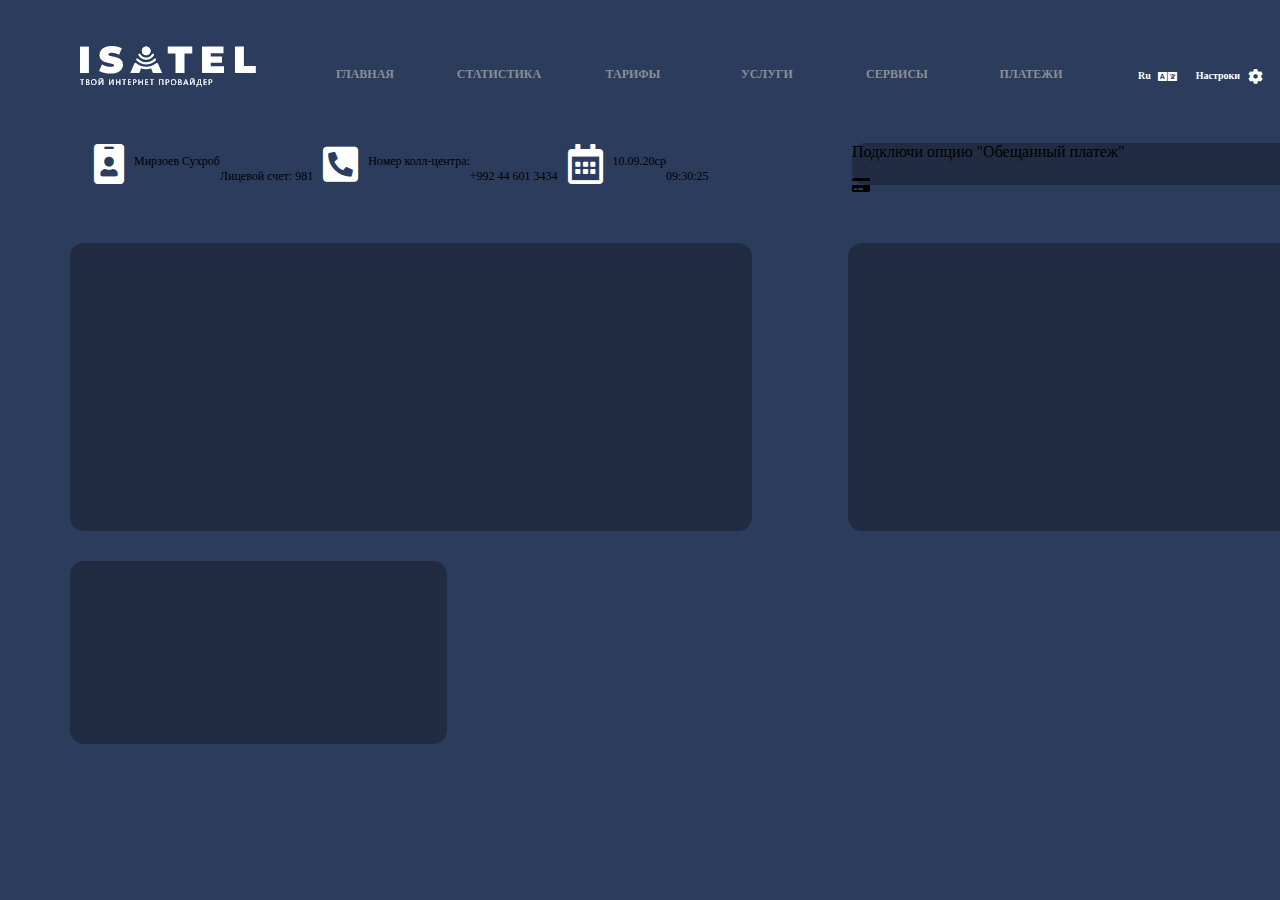
==== index.html @ 5035eda1 "isatel" ====
<!DOCTYPE html>
<html lang="ru">
<head>
    <meta charset="utf-8"/>
    <title>Isatel</title>
    <link rel="stylesheet" href="css/style.css" type="text/css"/>
    <link rel="stylesheet" href="fonts/css/all.css" type="text/css"/>
</head>
<body>
    <div class="Isatel-logo">
        <a href="index.html"><img src="img/Logo.png" alt=""></a>
    </div>
    <div class="menu">
        <ul>
            <li><a href="index.html" title="Home">Главная</a></li>
            <li><a href="#" title="About">Статистика</a></li>
            <li><a href="#" title="Work">Тарифы</a></li>
            <li><a href="#" title="Services">Услуги</a>
            <li><a href="#" title="Blog">Сервисы</a></li>
            <li><a href="#" title="Blog">Платежи</a></li>
        </ul>
    </div>
    <div class="icons">
       <p class="text-icon">Ru
           <i class="fas fa-language"></i></p>
        <p class="text-icon">Настроки 
            <i class="fas fa-cog"></i></p>
        <p class="text-icon">Выход
            <i class="fas fa-sign-out-alt"></i></p>
    </div>
    <div class="icons-item">
        <i class="fas fa-id-badge"></i>
            <p class="text-icon1">Мирзоев Сухроб</p>
            <p class="text-icon2">Лицевой счет: 981</p>
        <i class="fas fa-phone-square-alt"></i>
            <p class="text-icon1">Номер колл-центра:</p>
            <p class="text-icon2">+992 44 601 3434</p>  
        <i class="far fa-calendar-alt"></i>
            <p class="text-icon1">10.09.20</p><p>ср</p>
            <p class="text-icon2">09:30:25</p>
    </div>
    <div class="pay">
        <p>Подключи опцию "Обещанный платеж"</p>
        <i class="fa fa-credit-card" aria-hidden="true"></i>
    </div>
    <div class="info">

    </div>
    <div class="balance">

    </div>
    <div class="news">
     
    </div>
</body>
---- css/style.css ----
body {
    width: 1366px;
    height: 768px;
    min-width: 1300px;
    max-width: 1500px;
    min-height: 750px;
    max-height: 790px;
    margin: 0 auto;
    padding: 0;
    background: #2C3C5D;
}

.background{
    margin: 0 auto;
}

.background img{
    width:1366px;
    height:768px;
}

.ru{
    text-align: right;
    padding: 1px 245px;
    margin: -35px auto;
    position: relative;
    top: -690px;
}


.logo{
    padding: 0px 60px;
    margin: 0px 80px;
    position: relative;
    top: -540px;
    text-align: center;
}

.Isatel-logo{
    margin: 1px auto;
    padding: 45px 80px;
}

.menu{
    text-align: right;
}

.menu > ul > li{
    position: relative;
}

.menu ul li {
    list-style: none;
    display: inline-block;
}

.menu ul li a{
    position: relative;
    top: -110px;
    right: 270px;
    margin: 1px auto;
    color: #8A8E94;
    font-size: 12px;
    line-height: 10px;
    text-decoration: none;
    font-weight: bold;
    text-transform: uppercase;
    padding: 25px 15px;
    display: inline-block;
    text-align: center;
    width: 100px;
}

ul li a:hover{
     color: white;
     border: 1px solid #194EF5;
     border-radius: 0 0 12px 12px;
}

.logo img{
    text-align: center;
    margin: 10px 10px;
}

.Avtorisation{
    position: relative;
    top: -530px;
    left: 495px;
    width: 376px;
    height: 197px;
    margin: 1px 0;
    background: #212C42 0% 0% no-repeat padding-box;
    box-shadow: 0px 3px 6px #00000029;
    border-radius: 14px 14px 0px 0px;
    opacity: 1;
    color: white;
}

.Avtorisation h2{
    position: relative;
    top: 25px;
    text-align: center;

}


.Avtorisation p{
position: relative;    
text-align: -webkit-center;
top: 20px;
left: -10px;
color: var(--unnamed-color-ffffff);
font: normal normal normal 13px/14px Ubuntu;
letter-spacing: 0px;
}

.Avtorisation p input{
position: relative;
top: 0;
left: 10px;
width: 209px;
height: 32px;
text-align: left;
background: #2C3C5D 0% 0% no-repeat padding-box;
box-shadow: 0px 3px 6px #00000029;
border-radius: 14px;

}


button{
    position: relative;
    top: 45px;
    left: 0;
    width: 376px;
    height: 41px;
    background: #194EF5 0% 0% no-repeat padding-box;
    border-radius: 0px 0px 14px 14px;
    opacity: 1;
}


.chat{
    margin: 0 auto;
    padding: 10px 10px;
}

.chat p{
    position: relative;
    left: 485px;
    top: -432;
    width: 76px;
    height: 28px;
    font-size: 10px;
}




.aboutus{
    position: relative;
    top: -530px;
    left: 705px;
    width: 165px;
    height: 90px;
    background: #212C42 0% 0% no-repeat padding-box;
    border-radius: 14px;
}

.aboutus p{
    position: relative;
    top: 15px;
    left: 15px;
    color: white;
}

.icons{
    position: relative;
    top: -201px;
    left: 1100px;
    margin: 52px 20px;
    color: #ffffff;
    font-size: 10px;
    line-height: 10px;
    text-decoration: none;
    font-weight: bold;
    padding: 0 15px;
    width: 225px;
}

.text-icon{
    display: inline; 
    margin-right: 5px;   
    padding: 3px;
}

.icons p i{
    position: relative;
    top: 3px;
    font-size: 15px;
    padding: 0px 5px;
}


.icons-item{
    position: relative;
    top: -200px;
    display: flex;
    margin: 0 auto;
    padding: 8px 78px;
    width: 1198px;
}

.icons-item i{
    font-size: 40px;
    margin: 2px 10px;
    color: #fff;
}



.icons-item p{
    text-align: left;
    display: flex;
    font-size: 12px;
}

.text-icon1{
    position: relative;
    top: -6;
}


.text-icon2{
    position: relative;
    top: 15px;
}

.pay {
    position: relative;
    top: -267px;
    left: 852px;
    width: 487px;
    height: 42px;
    border-radius: 14px;
    background: #212C42;
}

.info{
    position: relative;
    top: -220px;
    width: 682px;
    height: 288px;
    border-radius: 14px;
    background: #212C42;
    margin: 11px 70px;
}

.balance{
    position: relative;
    top: -519px;
    left: 778px;
    width: 487px;
    height: 288px;
    border-radius: 14px;
    background: #212C42;
    margin: 11px 70px;
}

.news{
    position: relative;
    top: -500px;
    margin: 11px 70px;
    width: 377px;
    height: 183px;
    border-radius: 14px;
    background: #212C42;
}
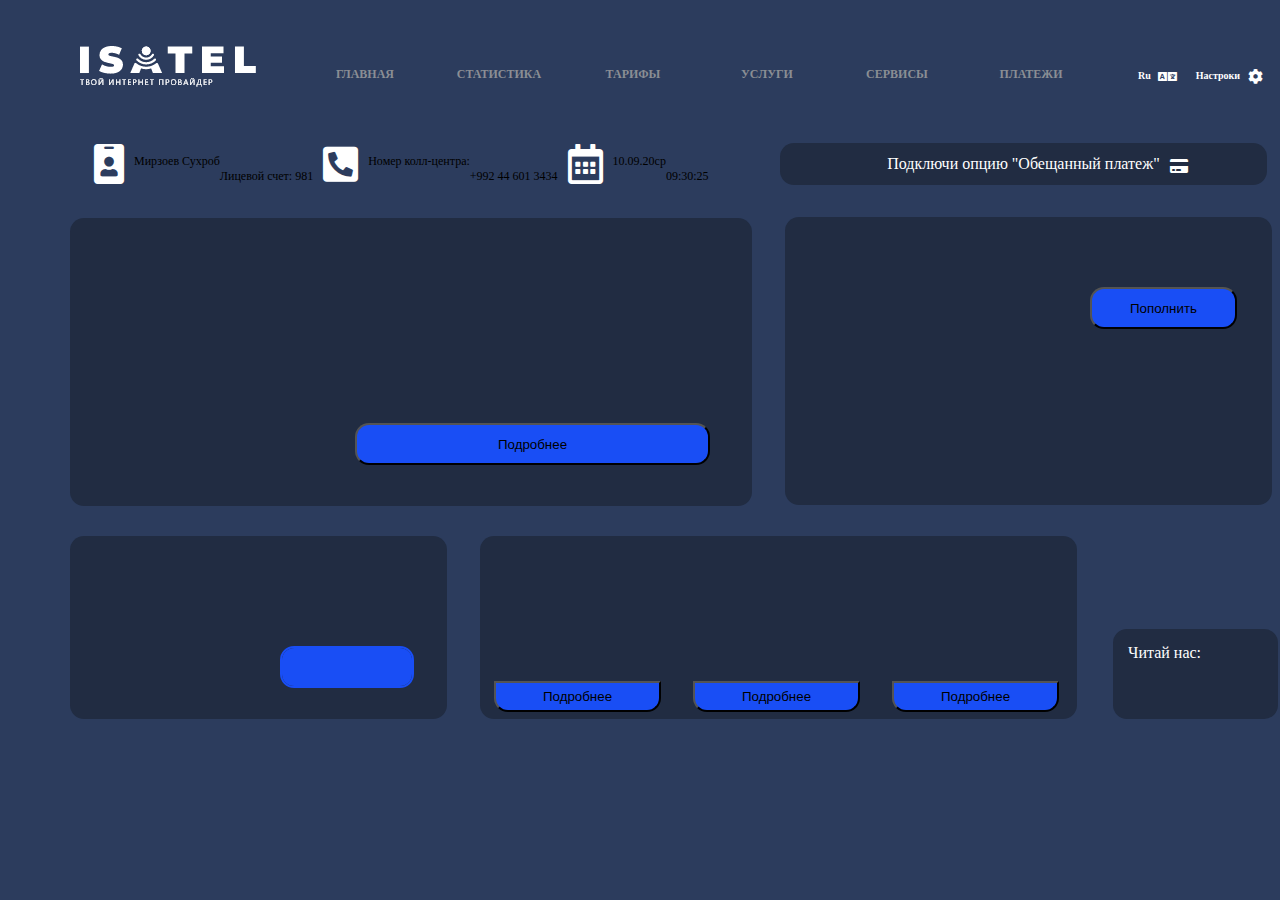
==== commit 2559f925: "isatel v1" ====
--- a/index.html
+++ b/index.html
@@ -44,12 +44,20 @@
         <i class="fa fa-credit-card" aria-hidden="true"></i>
     </div>
     <div class="info">
-
+      <button>Подробнее</button>
     </div>
     <div class="balance">
-
+          <button>Пополнить</button>
     </div>
     <div class="news">
-     
+         <button></button>
+    </div>
+    <div class="service">
+        <button>Подробнее</button>
+        <button>Подробнее</button>
+        <button>Подробнее</button>
+    </div>
+    <div class="about1">
+        <p>Читай нас:</p>
     </div>
 </body>--- a/css/style.css
+++ b/css/style.css
@@ -239,16 +239,28 @@
 .pay {
     position: relative;
     top: -267px;
-    left: 852px;
+    left: 780px;
     width: 487px;
     height: 42px;
     border-radius: 14px;
     background: #212C42;
+    color: #fff;
+}
+
+.pay p{
+    padding: 12px 30px;
+    text-align: center;
+}
+
+.pay i{
+    position: relative;
+    top: -43px;
+    left: 390px;
 }
 
 .info{
     position: relative;
-    top: -220px;
+    top: -245px;
     width: 682px;
     height: 288px;
     border-radius: 14px;
@@ -256,10 +268,20 @@
     margin: 11px 70px;
 }
 
+.info button{
+    position: relative;
+    top: 205px;
+    left: 285px;
+    width: 355px;
+    height: 42px;
+    border-radius: 14px;
+    background: #194EF5
+}
+
 .balance{
     position: relative;
-    top: -519px;
-    left: 778px;
+    top: -545px;
+    left: 715px;
     width: 487px;
     height: 288px;
     border-radius: 14px;
@@ -267,12 +289,71 @@
     margin: 11px 70px;
 }
 
+.balance button{
+    position: relative;
+    top: 70px;
+    left: 305px;
+    width: 147px;
+    height: 42px;
+    border-radius: 14px;
+    background: #194EF5;
+}
+
 .news{
     position: relative;
-    top: -500px;
+    top: -525px;
     margin: 11px 70px;
     width: 377px;
     height: 183px;
     border-radius: 14px;
     background: #212C42;
-}+}
+
+.news button {
+    position: relative;
+    top: 110px;
+    left: 210px;
+    width: 134px;
+    height: 42px;
+    border: 2px solid #194EF5;
+    border-radius: 14px;
+}
+
+.service{
+    position: relative;
+    top: -719px;
+    left: 445px;
+    width: 597px;
+    height: 183px;
+    border-radius: 14px;
+    background: #212C42;
+    margin: 5px 35px;
+}
+
+.service button{
+    position: relative;
+    top: 131px;
+    margin: 14px 14px;
+    width: 167px;
+    height: 31px;
+    border-radius: 0px 0px 14px 14px;
+    background: #194EF5;
+   
+}
+
+.about1{
+    position: relative;
+    top: -825px;
+    left: 1113px;
+    width: 165px;
+    height: 90px;
+    background: #212C42;
+    border-radius: 14px;
+}
+
+.about1 p{
+    position: relative;
+    top: 15px;
+    left: 15px;
+    color: white;
+}
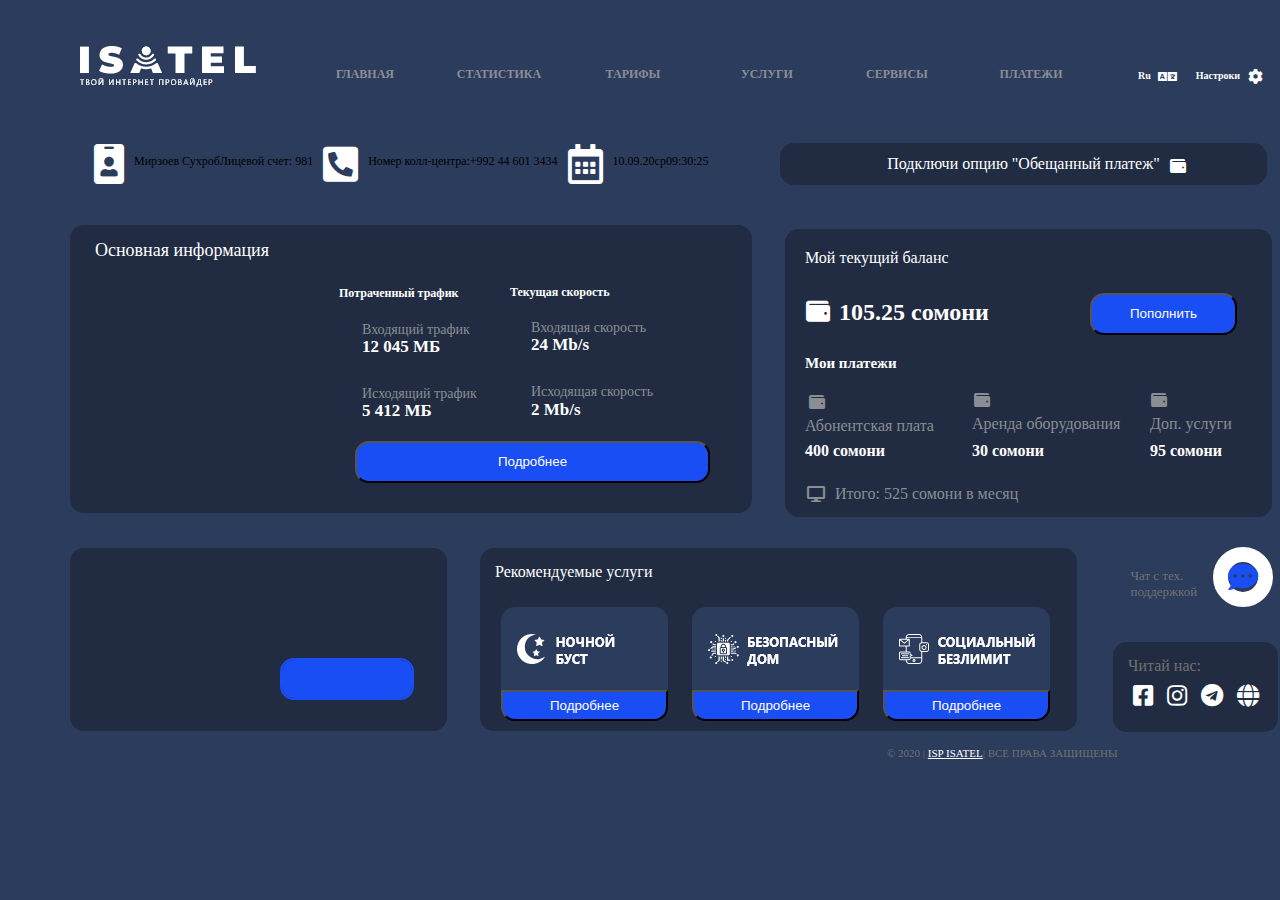
==== commit ad978674: "isatel l" ====
--- a/index.html
+++ b/index.html
@@ -30,34 +30,105 @@
     </div>
     <div class="icons-item">
         <i class="fas fa-id-badge"></i>
-            <p class="text-icon1">Мирзоев Сухроб</p>
-            <p class="text-icon2">Лицевой счет: 981</p>
+            <p>Мирзоев Сухроб</p>
+            <p>Лицевой счет: 981</p>
         <i class="fas fa-phone-square-alt"></i>
-            <p class="text-icon1">Номер колл-центра:</p>
-            <p class="text-icon2">+992 44 601 3434</p>  
+            <p>Номер колл-центра:</p>
+            <p>+992 44 601 3434</p>  
         <i class="far fa-calendar-alt"></i>
-            <p class="text-icon1">10.09.20</p><p>ср</p>
-            <p class="text-icon2">09:30:25</p>
+            <p>10.09.20</p><p>ср</p>
+            <p>09:30:25</p>
     </div>
     <div class="pay">
-        <p>Подключи опцию "Обещанный платеж"</p>
-        <i class="fa fa-credit-card" aria-hidden="true"></i>
+            <p>Подключи опцию "Обещанный платеж"</p>
+            <i class="fas fa-wallet"></i>
     </div>
+
     <div class="info">
-      <button>Подробнее</button>
+            <p>Основная информация</p> 
+            <h3>Потраченный трафик</h3>
+                <div class="traffic">
+                   <p>Входящий трафик
+                   </p>
+                   <h2>12 045 МБ</h2>
+               </div>   
+               <div class="traffic">
+                   <p>Исходящий трафик</p>
+                   <h2>5 412 МБ</h2>
+               </div>
+                    <h4>Текущая скорость</h4>
+               <div class="speed">
+                    <p>Входящая скорость </p>
+                    <h2>24 Mb/s</h2>
+               </div>
+               <div class="speed">
+                    <p>Исходящая скорость </p>
+                    <h2>2 Mb/s</h2>
+               </div>
+           
+            <button>Подробнее</button>
+
     </div>
     <div class="balance">
-          <button>Пополнить</button>
+            <p>Мой текущий баланс</p>
+            <h2>105.25 сомони
+                <i class="fas fa-wallet"></i>  
+            </h2>
+                 <button>Пополнить</button>
+            <h3>Мои платежи</h3>
+            <div class="paybalance">
+                <p>Абонентская плата
+                   <i class="fas fa-wallet"></i> 
+                </p>
+                <h3>400 сомони</h3>
+            </div>
+            <div class="paybalance2">
+                <p>Аренда оборудования
+                    <i class="fas fa-wallet"></i> 
+                </p>
+                 <h3>30 сомони</h3> 
+            </div>
+            <div class="paybalance3">
+                <p>Доп. услуги
+                    <i class="fas fa-wallet"></i> 
+                </p>
+                 <h3>95 сомони</h3> 
+            </div>
+            <div class="result">
+                <p>Итого: 525 сомони в месяц 
+                    <i class="fas fa-desktop"></i>
+                </p>
+            </div>
     </div>
     <div class="news">
-         <button></button>
+           <button></button>
     </div>
     <div class="service">
-        <button>Подробнее</button>
-        <button>Подробнее</button>
-        <button>Подробнее</button>
+        <p>Рекомендуемые услуги</p>
+         <div class="ser1">
+             <img src="img/1.png">
+             <button>Подробнее</button>
+         </div>
+        <div class="ser1">
+            <img src="img/2.png">
+            <button>Подробнее</button>
+        </div>
+        <div class="ser1">
+            <img src="img/3.png">
+            <button>Подробнее</button>
+        </div>
+        
     </div>
+    <div class="help-chat">
+        <p>Чат с тех. поддержкой
+        <i class="fas fa-comment-dots"></i></p>
+     </div>
     <div class="about1">
         <p>Читай нас:</p>
+        <i class="fab fa-facebook-square"></i>
+        <i class="fab fa-instagram"></i>
+        <i class="fab fa-telegram"></i>
+        <i class="fas fa-globe"></i>
     </div>
+    <p class="ISP">© 2020 | <a href="index.html">ISP ISATEL</a>| ВСЕ ПРАВА ЗАЩИЩЕНЫ</p>
 </body>--- a/css/style.css
+++ b/css/style.css
@@ -1,4 +1,5 @@
 body {
+    font-family:  Raleway;
     width: 1366px;
     height: 768px;
     min-width: 1300px;
@@ -10,6 +11,10 @@
     background: #2C3C5D;
 }
 
+
+/*background*/
+
+
 .background{
     margin: 0 auto;
 }
@@ -18,6 +23,8 @@
     width:1366px;
     height:768px;
 }
+
+/*ru icon*/
 
 .ru{
     text-align: right;
@@ -25,21 +32,36 @@
     margin: -35px auto;
     position: relative;
     top: -690px;
-}
-
+    color: #fff;
+}
+
+.ru  i{
+    position: relative;
+    top: 2px;
+}
+
+/*logotip*/
 
 .logo{
-    padding: 0px 60px;
-    margin: 0px 80px;
-    position: relative;
-    top: -540px;
+    position: relative;
+    top: -605px;
+    left: 590px;
+    width: 150px;
+}
+
+
+.logo img{
     text-align: center;
-}
+    margin: 10px 10px;
+}
+
 
 .Isatel-logo{
     margin: 1px auto;
     padding: 45px 80px;
 }
+
+/*main menu*/
 
 .menu{
     text-align: right;
@@ -72,27 +94,25 @@
 }
 
 ul li a:hover{
-     color: white;
-     border: 1px solid #194EF5;
-     border-radius: 0 0 12px 12px;
-}
-
-.logo img{
-    text-align: center;
-    margin: 10px 10px;
-}
+    position: relative;
+    color: white;
+    background: #194EF5;
+    border-radius: 12px 12px 12px 12px;
+     
+}
+
+/*avtorisation*/
 
 .Avtorisation{
     position: relative;
-    top: -530px;
-    left: 495px;
+    top: -605px;
+    left: 507px;
     width: 376px;
     height: 197px;
     margin: 1px 0;
-    background: #212C42 0% 0% no-repeat padding-box;
-    box-shadow: 0px 3px 6px #00000029;
+    background: #212C42;
+    box-shadow: none;
     border-radius: 14px 14px 0px 0px;
-    opacity: 1;
     color: white;
 }
 
@@ -140,7 +160,13 @@
 }
 
 
+/*chat*/
+
 .chat{
+    position: relative;
+    top: -523px;
+    left: 30px;
+    color: #707070;
     margin: 0 auto;
     padding: 10px 10px;
 }
@@ -148,19 +174,29 @@
 .chat p{
     position: relative;
     left: 485px;
-    top: -432;
     width: 76px;
     height: 28px;
-    font-size: 10px;
-}
-
-
-
+    margin: 8px;
+    font-size: 13px;
+}
+
+.chat i{
+    position: absolute;
+    display: flex;
+    top: -21px;
+    left: 82px;
+    font-size: 30px;
+    border: 15px solid #fff;
+    border-radius: 30px;
+    color: #194EF5;
+}
+
+/*read us*/ 
 
 .aboutus{
     position: relative;
-    top: -530px;
-    left: 705px;
+    top: -619px;
+    left: 722px;
     width: 165px;
     height: 90px;
     background: #212C42 0% 0% no-repeat padding-box;
@@ -171,8 +207,89 @@
     position: relative;
     top: 15px;
     left: 15px;
-    color: white;
-}
+    color: #8A8E94;
+}
+
+.aboutus i{
+    position: relative;
+    left: 15px;
+    margin: 8px 5px;
+    font-size: 23px;
+    color: #fff;
+}
+
+.about1 p{
+    position: relative;
+    top: 15px;
+    left: 15px;
+    color: #707070;
+}
+
+.about1 i{
+    position: relative;
+    left: 15px;
+    margin: 8px 5px;
+    font-size: 23px;
+    color: #fff;
+}
+
+.about1{
+    position: relative;
+    top: -893px;
+    left: 1113px;
+    width: 165px;
+    height: 90px;
+    background: #212C42;
+    border-radius: 14px;
+}
+
+/*question*/
+
+.question{
+    position: relative;
+    top: -626px;
+    left: 514px;
+    width: 470px;
+    color: #8A8E94;
+    font-size: 14px;
+}
+
+
+.question p{
+    position: relative;
+    left: 50px;
+    top: 10px;
+}
+
+
+
+.question i{
+    position: absolute;
+    top: 1px;
+    margin: -2px -35px;
+    left: 10px;
+    border: 4px solid #fff;
+    border-radius: 31px;
+    font-size: 10px;
+}
+
+/*ISP*/
+
+.ISP{
+    position: absolute;
+    top: 726px;
+    left: 767px;
+    width: 233px;
+    padding: 10px 120px;
+    font-size: 11px;
+    color: #707070;
+}
+
+.ISP a{
+    color: #fff;
+}
+
+/*icons*/
 
 .icons{
     position: relative;
@@ -236,6 +353,8 @@
     top: 15px;
 }
 
+/*pay*/
+
 .pay {
     position: relative;
     top: -267px;
@@ -258,6 +377,8 @@
     left: 390px;
 }
 
+/*information*/
+
 .info{
     position: relative;
     top: -245px;
@@ -268,15 +389,97 @@
     margin: 11px 70px;
 }
 
+.info p{
+    padding: 15px 25px;
+    font-size: 18px;
+    color: #fff;
+}
+
+.info h3{
+    position: relative;
+    top: -8px;
+    left: 269px;
+    color: #fff;
+    font-size: 12px;
+}
+
+.info h4{
+    position: relative;
+    top: -166px;
+    left: 440px;
+    color: #fff;
+    font-size: 12px;
+}
+
 .info button{
     position: relative;
-    top: 205px;
+    top: -170px;
     left: 285px;
     width: 355px;
     height: 42px;
     border-radius: 14px;
     background: #194EF5
 }
+
+/*traffic info*/
+
+.traffic {
+    position: relative;
+    top: 1px;
+    left: 292px;
+    width: 134px;
+}
+
+.traffic p{
+    padding: 0;
+    margin: 0;
+    font-size: 14px;
+    color: #8A8E94;
+}
+
+.traffic i{
+    position: relative;
+    right: 135px;
+}
+
+.traffic h2{
+    position: relative;
+    top: -15px;
+    color: #fff;
+    font-size: 17px;
+}
+
+/*speed info*/
+
+.speed{
+    position: relative;
+    top: -162px;
+    left: 461px;
+    width: 134px;
+
+}
+
+.speed p{
+    padding: 0;
+    margin: 0;
+    font-size: 14px;
+    height: 16px;
+    color: #8A8E94;
+}
+
+.speed i{
+    position: relative;
+    right: 135px;
+}
+
+.speed h2{
+    position: relative;
+    top: -15px;
+    color: #fff;
+    font-size: 17px;
+}
+
+/*balance info*/
 
 .balance{
     position: relative;
@@ -289,15 +492,147 @@
     margin: 11px 70px;
 }
 
+.balance p{
+    padding: 20px 20px;
+    color: #fff;
+}
+
+.balance h2{
+    position: relative;
+    top: -20px;
+    left: 34px;
+    padding: 12px 20px;
+    color: #fff;
+}
+
 .balance button{
     position: relative;
-    top: 70px;
+    top: -85px;
     left: 305px;
     width: 147px;
     height: 42px;
     border-radius: 14px;
     background: #194EF5;
 }
+
+.balance h3{
+    position: relative;
+    top: -90px;
+    left: 5px;
+    padding: 10px 15px;
+    color: #fff;
+    font-size: 15px;
+}
+
+.balance i{
+    position: relative;
+    right: 189px;
+}
+
+.paybalance{
+    position: relative;
+    top: -80px;
+}
+
+.paybalance p{
+    position: relative; 
+    top: -11px;
+    color: #8A8E94;
+}
+
+.paybalance i{
+    position: relative;
+    top: -23px;
+    right: 129px;
+    color: #8A8E94;
+}
+
+.paybalance h3{
+    position: relative;
+    top: -50px;
+    left: 5px;
+    padding: 10px 15px;
+    color: #fff;
+    font-size: 16px;
+}
+
+.paybalance2{
+    position: relative;
+    top: -192px;
+    left: 167px;
+}
+
+.paybalance2 p{
+    position: relative; 
+    top: -29px;
+    color: #8A8E94;
+}
+
+.paybalance2 i{
+    position: relative;
+    top: -23px;
+    right: 150px;
+    color: #8A8E94;
+}
+
+.paybalance2 h3{
+    position: relative;
+    top: -66px;
+    left: 5px;
+    padding: 10px 15px;
+    color: #fff;
+    font-size: 16px;
+
+}
+
+.paybalance3 {
+    position: relative;
+    top: -320px;
+    left: 345px;
+}
+
+.paybalance3 p{
+    position: relative; 
+    top: -29px;
+    color: #8A8E94;
+}
+
+.paybalance3 i{
+    position: relative;
+    top: -23px;
+    right: 85px;
+    color: #8A8E94;
+}
+
+.paybalance3 h3{
+    position: relative;
+    top: -66px;
+    left: 5px;
+    padding: 10px 15px;
+    color: #fff;
+    font-size: 16px;
+}
+
+/*result*/
+
+.result{
+    position: relative;
+    top: -407px;
+    left: 30px;
+}
+
+.result p{
+    color: #8A8E94;
+}
+
+.result i{
+    position: relative;
+    top: 1px;
+    right: 215px;
+    color: #8A8E94;
+}
+
+/*news*/
 
 .news{
     position: relative;
@@ -319,6 +654,8 @@
     border-radius: 14px;
 }
 
+/*service*/
+
 .service{
     position: relative;
     top: -719px;
@@ -330,30 +667,74 @@
     margin: 5px 35px;
 }
 
-.service button{
-    position: relative;
-    top: 131px;
-    margin: 14px 14px;
+.service p{
+    padding: 15px 15px;
+    margin: 0 auto;
+    color: #fff;
+}
+
+
+
+.ser1{
+    position: relative;
+    left: 11px;
+    margin: 11px 10px;
+    display: inline-block;
+    width: 167px;
+    height: 86px;
+    border-radius: 14px 14px 0 0;
+    background: #2C3C5D;
+}
+
+.ser1 img{
+    padding: 26px 16px;
+}
+
+.ser1 button{
+    position: relative;
+    top: -20px;
+    margin: 13px 0px;
     width: 167px;
     height: 31px;
     border-radius: 0px 0px 14px 14px;
     background: #194EF5;
-   
-}
-
-.about1{
-    position: relative;
-    top: -825px;
-    left: 1113px;
-    width: 165px;
-    height: 90px;
-    background: #212C42;
-    border-radius: 14px;
-}
-
-.about1 p{
-    position: relative;
-    top: 15px;
-    left: 15px;
-    color: white;
-}
+}
+
+
+
+
+
+button{
+    color: #fff;
+}
+
+
+.help-chat{
+    position: relative;
+    top: -905px;
+    left: 10px;
+    color: #707070;
+    margin: 0 auto;
+    padding: 10px 10px;
+    width: 111px;
+}
+
+.help-chat p{
+    position: relative;
+    left: 485px;
+    width: 76px;
+    height: 28px;
+    margin: 8px;
+    font-size: 13px;
+}
+
+.help-chat i{
+    position: absolute;
+    display: flex;
+    top: -21px;
+    left: 82px;
+    font-size: 30px;
+    border: 15px solid #fff;
+    border-radius: 30px;
+    color: #194EF5;
+}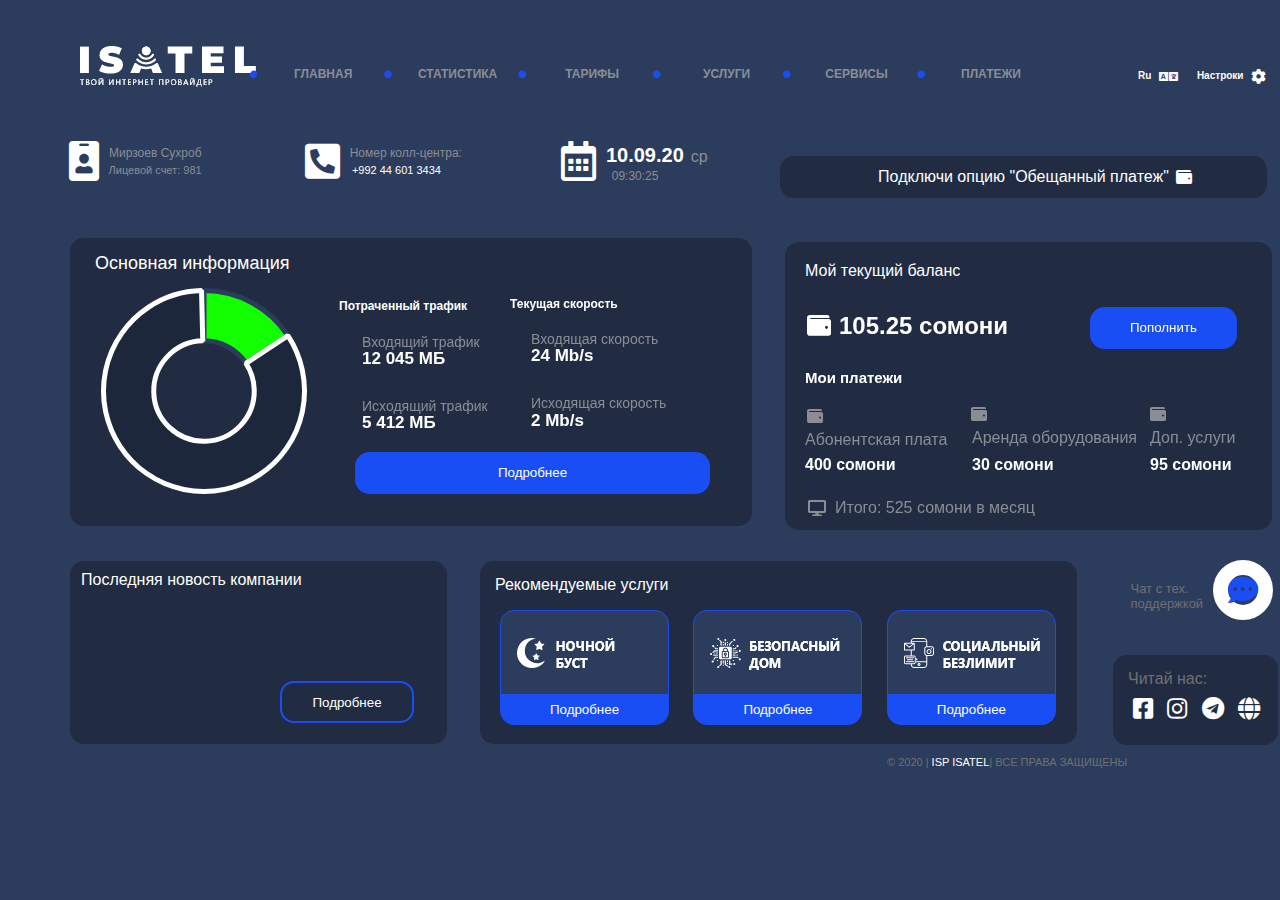
==== commit 556d36cd: "isatel f" ====
--- a/index.html
+++ b/index.html
@@ -3,6 +3,7 @@
 <head>
     <meta charset="utf-8"/>
     <title>Isatel</title>
+    <link rel="stylesheet" href="css/Chart.min.css">
     <link rel="stylesheet" href="css/style.css" type="text/css"/>
     <link rel="stylesheet" href="fonts/css/all.css" type="text/css"/>
 </head>
@@ -30,14 +31,14 @@
     </div>
     <div class="icons-item">
         <i class="fas fa-id-badge"></i>
-            <p>Мирзоев Сухроб</p>
-            <p>Лицевой счет: 981</p>
+            <p class="up">Мирзоев Сухроб</p>
+            <p class="down">Лицевой счет: 981</p>
         <i class="fas fa-phone-square-alt"></i>
-            <p>Номер колл-центра:</p>
-            <p>+992 44 601 3434</p>  
+            <p class="up1">Номер колл-центра:</p>
+            <p class="down1">+992 44 601 3434</p>  
         <i class="far fa-calendar-alt"></i>
-            <p>10.09.20</p><p>ср</p>
-            <p>09:30:25</p>
+            <p class="up2"><strong>10.09.20</strong></p><p class="month">ср</p>
+            <p class="down2">09:30:25</p>
     </div>
     <div class="pay">
             <p>Подключи опцию "Обещанный платеж"</p>
@@ -47,6 +48,10 @@
     <div class="info">
             <p>Основная информация</p> 
             <h3>Потраченный трафик</h3>
+            
+            <canvas id="myChart"></canvas>
+         
+           
                 <div class="traffic">
                    <p>Входящий трафик
                    </p>
@@ -101,7 +106,8 @@
             </div>
     </div>
     <div class="news">
-           <button></button>
+            <p>Последняя новость компании</p>
+           <button>Подробнее</button>
     </div>
     <div class="service">
         <p>Рекомендуемые услуги</p>
@@ -131,4 +137,6 @@
         <i class="fas fa-globe"></i>
     </div>
     <p class="ISP">© 2020 | <a href="index.html">ISP ISATEL</a>| ВСЕ ПРАВА ЗАЩИЩЕНЫ</p>
+    <script src="js/Chart.min.js"></script>
+    <script src="js/main.js"></script>
 </body>--- a/css/Chart.min.css
+++ b/css/Chart.min.css
@@ -0,0 +1 @@
+@keyframes chartjs-render-animation{from{opacity:.99}to{opacity:1}}.chartjs-render-monitor{animation:chartjs-render-animation 1ms}.chartjs-size-monitor,.chartjs-size-monitor-expand,.chartjs-size-monitor-shrink{position:absolute;direction:ltr;left:0;top:0;right:0;bottom:0;overflow:hidden;pointer-events:none;visibility:hidden;z-index:-1}.chartjs-size-monitor-expand>div{position:absolute;width:1000000px;height:1000000px;left:0;top:0}.chartjs-size-monitor-shrink>div{position:absolute;width:200%;height:200%;left:0;top:0}--- a/css/style.css
+++ b/css/style.css
@@ -1,5 +1,5 @@
 body {
-    font-family:  Raleway;
+    font-family: Arial, Helvetica, sans-serif;
     width: 1366px;
     height: 768px;
     min-width: 1300px;
@@ -79,7 +79,7 @@
 .menu ul li a{
     position: relative;
     top: -110px;
-    right: 270px;
+    right: 310px;
     margin: 1px auto;
     color: #8A8E94;
     font-size: 12px;
@@ -93,13 +93,37 @@
     width: 100px;
 }
 
+/* Убираем стандартный вывод метки списка */
+ul {
+    list-style-type: none;
+}
+/* Нужно обязательно указать высоту строки и позиционирование */
+ul li {
+    font-size: 18px;
+    line-height: 18px;
+    position: relative;
+}
+ul li::before {
+    color: #194EF5;
+    content: "\2022";
+    font-size: 26px;
+    font-weight: 700;
+    left: -319px;
+    line-height: 18px;
+    position: absolute;
+    top: -88px;
+}
+
 ul li a:hover{
     position: relative;
-    color: white;
-    background: #194EF5;
+    text-decoration: underline;
     border-radius: 12px 12px 12px 12px;
-     
-}
+    color: #fff;
+    text-decoration-color:#194EF5;
+    text-decoration-thickness: 3px;
+}
+
+
 
 /*avtorisation*/
 
@@ -144,6 +168,7 @@
 background: #2C3C5D 0% 0% no-repeat padding-box;
 box-shadow: 0px 3px 6px #00000029;
 border-radius: 14px;
+border: 1px solid #2C3C5D;
 
 }
 
@@ -277,16 +302,18 @@
 
 .ISP{
     position: absolute;
-    top: 726px;
+    top: 735px;
     left: 767px;
-    width: 233px;
+    width: 250px;
     padding: 10px 120px;
     font-size: 11px;
     color: #707070;
+    
 }
 
 .ISP a{
     color: #fff;
+    text-decoration: none;
 }
 
 /*icons*/
@@ -322,9 +349,10 @@
 .icons-item{
     position: relative;
     top: -200px;
+    right: 25px;
     display: flex;
     margin: 0 auto;
-    padding: 8px 78px;
+    padding: 5px 80px;
     width: 1198px;
 }
 
@@ -336,11 +364,65 @@
 
 
 
-.icons-item p{
-    text-align: left;
-    display: flex;
+.up{
+    position: relative;
+    top: -5px;
+    float: left;
     font-size: 12px;
-}
+    color: #8A8E94;
+}
+
+.down{
+    position: relative;
+    top: 14px;
+    right: 93px;
+    float: left;
+    font-size: 11px;
+    color: #8A8E94;
+}
+
+.up1{
+    position: relative;
+    top: -5px;
+    float: left;
+    font-size: 12px;
+    color: #8A8E94;
+}
+
+.down1{
+    position: relative;
+    top: 14px;
+    right: 110px;
+    float: left;
+    font-size: 11px;
+    color: #fff;
+}
+
+.up2{
+    position: relative;
+    top: -15px;
+    float: left;
+    color: #fff;
+    font-size: 20px;
+}
+
+.down2{
+   
+    position: relative;
+    top: 18px;
+    right: 89px;
+    float: left;
+    font-size: 12px;
+    color: #8A8E94;
+}
+
+.month{
+    position: relative;
+    top: -7px;
+    left: 7px;
+    color: #8A8E94;
+}
+
 
 .text-icon1{
     position: relative;
@@ -373,8 +455,8 @@
 
 .pay i{
     position: relative;
-    top: -43px;
-    left: 390px;
+    top: -45px;
+    left: 396px;
 }
 
 /*information*/
@@ -388,6 +470,18 @@
     background: #212C42;
     margin: 11px 70px;
 }
+
+
+
+
+#myChart {
+    position: absolute;
+    top: -70px;
+    right: 207px;
+  }
+
+
+
 
 .info p{
     padding: 15px 25px;
@@ -455,7 +549,7 @@
     position: relative;
     top: -162px;
     left: 461px;
-    width: 134px;
+    width: 138px;
 
 }
 
@@ -526,7 +620,7 @@
 
 .balance i{
     position: relative;
-    right: 189px;
+    right: 208px;
 }
 
 .paybalance{
@@ -543,8 +637,9 @@
 .paybalance i{
     position: relative;
     top: -23px;
-    right: 129px;
-    color: #8A8E94;
+    right: 145px;
+    color: #8A8E94;
+
 }
 
 .paybalance h3{
@@ -571,7 +666,7 @@
 .paybalance2 i{
     position: relative;
     top: -23px;
-    right: 150px;
+    right: 170px;
     color: #8A8E94;
 }
 
@@ -600,7 +695,7 @@
 .paybalance3 i{
     position: relative;
     top: -23px;
-    right: 85px;
+    right: 90px;
     color: #8A8E94;
 }
 
@@ -628,7 +723,7 @@
 .result i{
     position: relative;
     top: 1px;
-    right: 215px;
+    right: 231px;
     color: #8A8E94;
 }
 
@@ -644,12 +739,19 @@
     background: #212C42;
 }
 
+.news p{
+    margin: 1px 1px;
+    padding: 10px 10px;
+    color: #fff;
+}
+
 .news button {
     position: relative;
-    top: 110px;
+    top: 81px;
     left: 210px;
     width: 134px;
     height: 42px;
+    background: #212C42;
     border: 2px solid #194EF5;
     border-radius: 14px;
 }
@@ -677,11 +779,13 @@
 
 .ser1{
     position: relative;
-    left: 11px;
+    top: -10px;
+    left: 10px;
     margin: 11px 10px;
     display: inline-block;
     width: 167px;
     height: 86px;
+    border: 1px solid #194EF5;
     border-radius: 14px 14px 0 0;
     background: #2C3C5D;
 }
@@ -693,19 +797,19 @@
 .ser1 button{
     position: relative;
     top: -20px;
+    left: -1px;
     margin: 13px 0px;
-    width: 167px;
+    width: 169px;
     height: 31px;
     border-radius: 0px 0px 14px 14px;
     background: #194EF5;
 }
 
 
-
-
-
 button{
     color: #fff;
+    border: 1px solid #194EF5;
+    text-decoration: none;
 }
 
 
